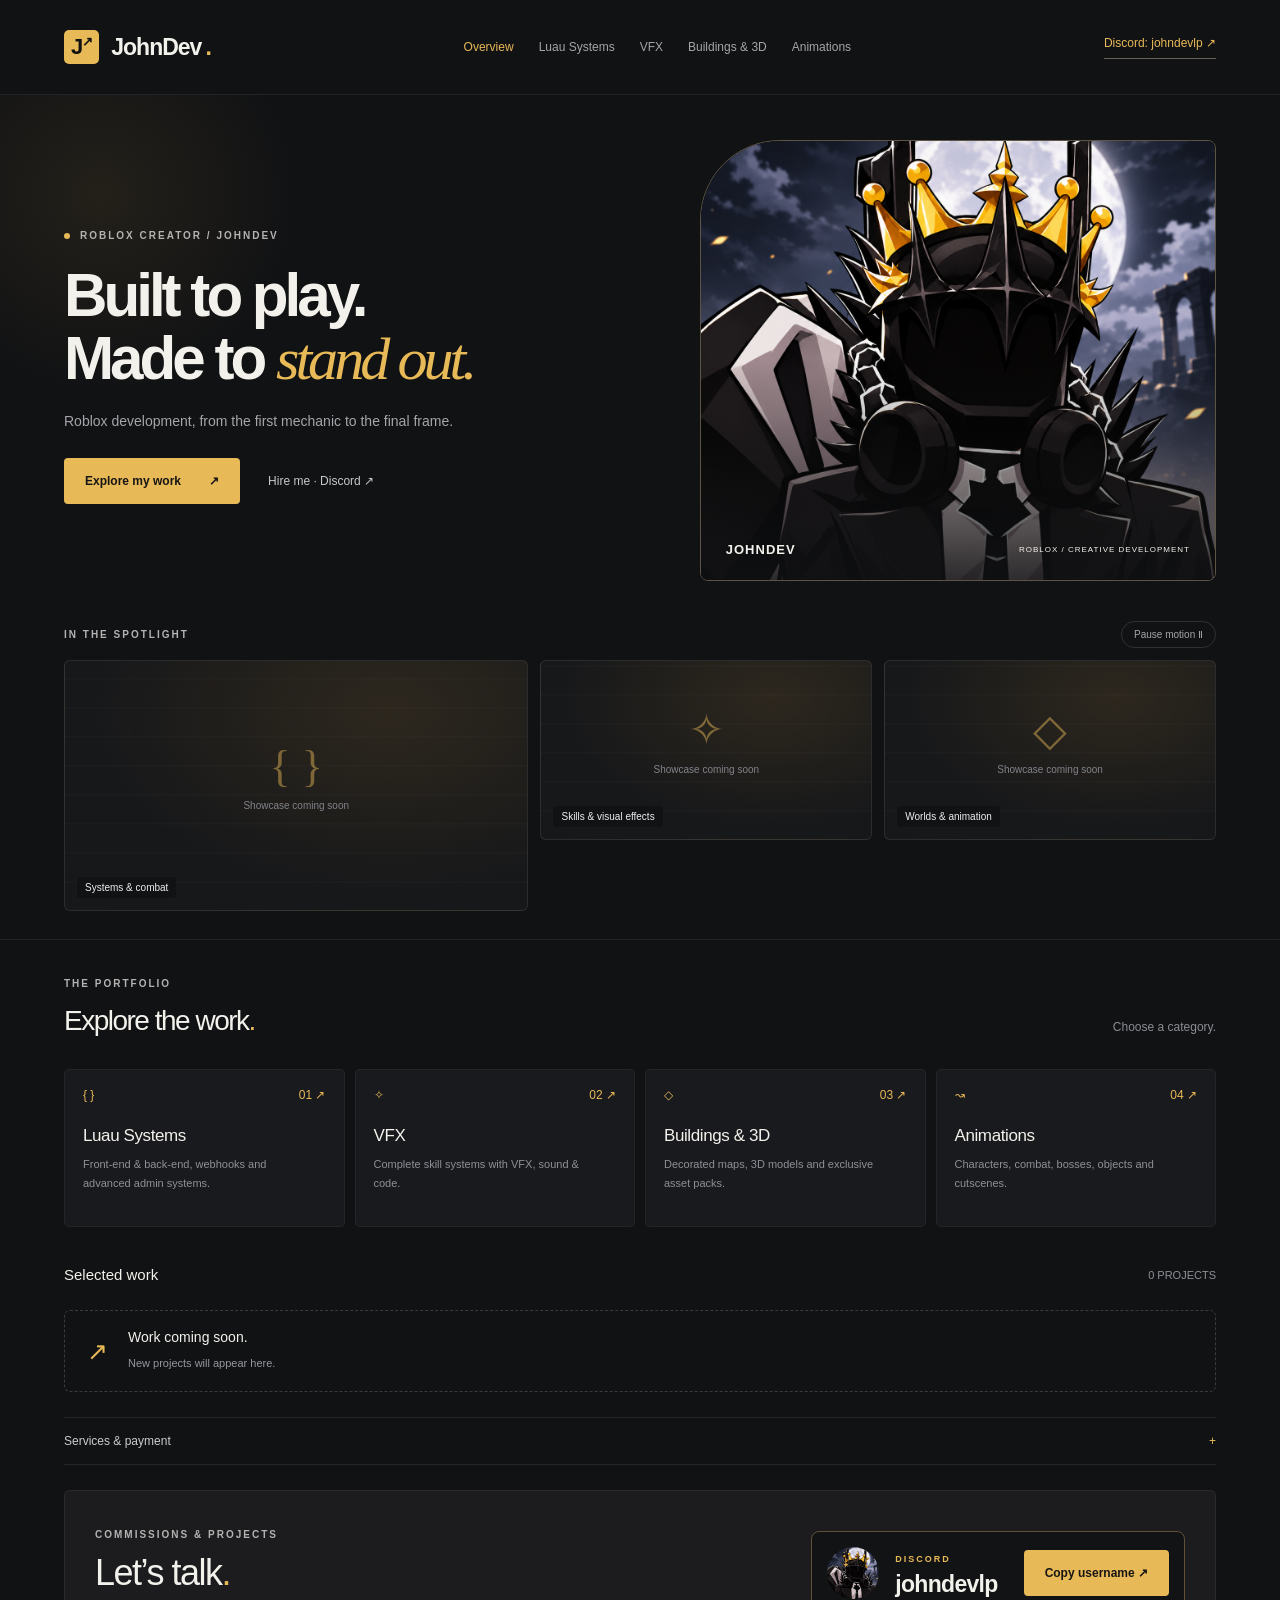
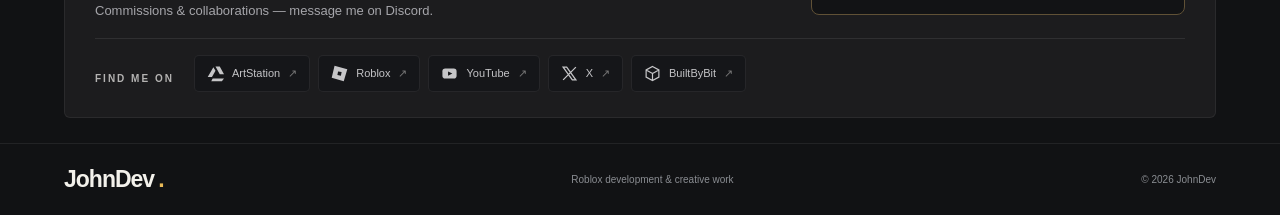
==== index.html @ 0613d774 "Add files via upload" ====
<!doctype html><html lang="en"><head><meta charset="utf-8"><meta name="viewport" content="width=device-width,initial-scale=1"><meta name="theme-color" content="#111214"><meta name="description" content="JohnDev — Roblox development portfolio. Explore Luau systems, visual effects, buildings, 3D and animations."><title>JohnDev — Roblox Creator</title><link rel="icon" href="assets/favicon.svg"><link rel="stylesheet" href="assets/style.css"><script defer src="assets/app.js"></script></head><body><a class="skip" href="#main">Skip to content</a><header><a class="brand" href="./"><span class="mark">J<span>↗</span></span>JohnDev<span class="brand-dot">.</span></a><nav aria-label="Main navigation"><a href="./" data-nav="home">Overview</a><a href="systems/" data-nav="systems">Luau Systems</a><a href="vfx/" data-nav="vfx">VFX</a><a href="buildings/" data-nav="buildings">Buildings & 3D</a><a href="animations/" data-nav="animations">Animations</a></nav><a class="contact-link" href="#contact">Discord: <span data-discord>johndevlp</span> ↗</a></header><main id="main"><section class="hero" id="hero"><div class="hero-copy"><p class="eyebrow"><span></span> ROBLOX CREATOR / JOHNDEV</p><h1>Built to play.<br>Made to <em>stand out.</em></h1><p class="intro">Roblox development, from the first mechanic to the final frame.</p><div class="hero-actions"><a class="button gold" href="#work">Explore my work <span>↗</span></a><a class="text-link" href="#contact">Hire me · Discord ↗</a></div></div><div class="portrait"><img src="assets/profile.png" alt="JohnDev's Roblox avatar wearing a gold crown and black armor" fetchpriority="high"><div class="portrait-label"><span>JOHNDEV</span><span>ROBLOX / CREATIVE DEVELOPMENT</span></div></div></section><section class="showcase-section" id="showcase-section"><div class="showcase-heading"><span class="eyebrow">IN THE SPOTLIGHT</span><button id="motion-toggle" type="button" aria-pressed="false">Pause motion Ⅱ</button></div><div id="showcase" class="showcase"></div></section><section id="work" class="work"><div class="section-heading"><div><p class="eyebrow" id="section-kicker">THE PORTFOLIO</p><h2 id="section-title">Explore the work<span>.</span></h2></div><p id="section-description">Choose a category.</p></div><div class="categories" id="categories"></div><div class="projects-heading"><h3 id="projects-title">Selected work</h3><span id="project-count"></span></div><div class="projects" id="projects" aria-live="polite"></div><p id="load-error" role="alert" hidden>Couldn't load the portfolio. Please refresh the page to try again.</p></section><details class="service-details"><summary>Services & payment <span>+</span></summary><div><p id="service-list">Complete boss systems · Combat & skills · Auras & particles · Fully decorated, stylized maps · Exclusive asset packs · Project commissions</p><p id="payment-list">PayPal · Robux · Revenue share, depending on the project</p></div></details><section id="contact" class="contact"><div class="contact-main"><div><p class="eyebrow">COMMISSIONS & PROJECTS</p><h2>Let’s talk<span>.</span></h2><p class="contact-description">Commissions & collaborations — message me on Discord.</p></div><div class="discord-card"><img src="assets/profile.png" alt="JohnDev’s Discord avatar" loading="lazy"><div><span class="eyebrow">DISCORD</span><strong data-discord>johndevlp</strong></div><button class="button gold" data-copy-discord type="button">Copy username ↗</button></div></div><p id="copy-status" class="copy-status" role="status"></p><div class="social-row"><span class="eyebrow">FIND ME ON</span><div id="social-links"><a href="https://www.artstation.com/johndevlp" target="_blank" rel="noopener noreferrer">ArtStation ↗</a><a href="https://www.roblox.com/users/1013556295/profile" target="_blank" rel="noopener noreferrer">Roblox ↗</a><a href="https://www.youtube.com/@johndevlp" target="_blank" rel="noopener noreferrer">YouTube ↗</a><a href="https://x.com/Johndevlp" target="_blank" rel="noopener noreferrer">X ↗</a><a href="https://builtbybit.com/members/johndevlp.855853/" target="_blank" rel="noopener noreferrer">BuiltByBit — Asset store ↗</a></div></div></section></main><footer><a class="brand" href="./">JohnDev<span class="brand-dot">.</span></a><p>Roblox development & creative work</p><span>© <span id="year"></span> JohnDev</span></footer><dialog id="project-dialog"><div class="dialog-top"><span id="dialog-category" class="eyebrow"></span><button id="close-dialog" aria-label="Close project">Close ✕</button></div><h2 id="dialog-title"></h2><p id="dialog-description"></p><div id="dialog-media"></div><a id="dialog-link" class="button gold" target="_blank" rel="noopener noreferrer" hidden>View project ↗</a></dialog></body></html>
---- assets/style.css ----
*{box-sizing:border-box}html{scroll-behavior:smooth;scroll-padding-top:30px}body{margin:0;background:#111214;color:#f3f1eb;font-family:Arial,Helvetica,sans-serif;-webkit-font-smoothing:antialiased}a{color:inherit;text-decoration:none}button{font:inherit;cursor:pointer}a:focus-visible,button:focus-visible{outline:2px solid #e8b957;outline-offset:6px}.skip{position:absolute;top:-80px;left:20px;background:#e8b957;color:#111;padding:15px;z-index:5}.skip:focus{top:10px}header,main,footer{max-width:1440px;margin:auto}header{display:flex;align-items:center;justify-content:space-between;gap:25px;padding:30px 5%;border-bottom:1px solid #ffffff12}.brand{display:flex;gap:4px;align-items:center;font-size:23px;font-weight:800;letter-spacing:-1px}.mark{display:inline-flex;font-size:22px;color:#111;background:#e8b957;border-radius:5px;padding:4px 7px;margin-right:8px}.mark span{font-size:13px}.brand-dot,h2>span,.contact h2 span{color:#e8b957}nav{display:flex;gap:25px;font-size:12px;color:#a5a5a7}nav a:hover,nav a.active{color:#e8b957}.contact-link{font-size:12px;border-bottom:1px solid #68615a;padding-bottom:8px;white-space:nowrap}.hero{display:grid;grid-template-columns:1.12fr 1fr;gap:6%;padding:70px 5% 65px;align-items:center}.eyebrow{font-size:10px;font-weight:700;letter-spacing:2px;color:#b4b3b2;line-height:1.8}.hero .eyebrow{display:flex;align-items:center;gap:10px}.eyebrow>span{width:6px;height:6px;border-radius:50%;background:#e8b957}h1{font-size:clamp(45px,5.1vw,75px);letter-spacing:-4px;line-height:1.04;font-weight:600;margin:28px 0}h1 em{color:#e8b957;font-family:Georgia,serif;font-weight:400}.intro{max-width:390px;color:#a5a5aa;font-size:15px;line-height:1.8}.hero-actions{display:flex;align-items:center;gap:28px;margin-top:30px}.button{display:inline-flex;align-items:center;justify-content:space-between;gap:28px;padding:16px 21px;border-radius:4px;font-size:12px;font-weight:bold}.gold{background:#e8b957;color:#171615}.gold:hover{background:#f4ce82}.text-link{font-size:12px;color:#c7c7c7}.hero-note{display:flex;align-items:center;gap:25px;margin-top:45px;color:#777a7e;font-size:10px;letter-spacing:.7px}.hero-note>span{border-right:1px solid #3a3a3a;padding-right:24px;color:#e8b957}.hero-note p{line-height:1.7}.portrait{position:relative;border:1px solid #5e5443;border-radius:120px 8px 8px 8px;overflow:hidden;aspect-ratio:1/1.05;background:#222}.portrait img{width:100%;height:100%;object-fit:cover}.portrait:after{content:"";position:absolute;inset:50% 0 0;background:linear-gradient(transparent,#101113d9);pointer-events:none}.portrait-label{position:absolute;bottom:23px;left:25px;right:25px;z-index:1;display:flex;justify-content:space-between;align-items:center;font-size:8px;letter-spacing:1px}.portrait-label>span:first-child{font-size:13px;font-weight:bold}.work{padding:55px 5% 70px;border-top:1px solid #ffffff12}.section-heading{display:flex;justify-content:space-between;align-items:end;gap:30px;margin-bottom:28px}h2{font-size:clamp(27px,3vw,40px);font-weight:500;letter-spacing:-1.5px;margin:12px 0}.section-heading>p{font-size:12px;color:#8a8d92;max-width:250px;line-height:1.7}.categories{display:grid;grid-template-columns:repeat(4,1fr);gap:13px}.category{position:relative;display:flex;flex-direction:column;min-height:190px;padding:22px;background:#191a1d;border:1px solid #ffffff0c;border-radius:5px;transition:background .2s,border-color .2s}.category:hover,.category.active{background:#23211c;border-color:#b48a42}.category-top{display:flex;justify-content:space-between;color:#e8b957;font-size:12px}.category h3{font-size:18px;font-weight:500;margin:38px 0 9px;letter-spacing:-.4px}.category p{font-size:11px;line-height:1.7;color:#8e9097;margin:0;max-width:180px}.projects-heading{display:flex;justify-content:space-between;align-items:center;margin:45px 0 20px}.projects-heading h3{font-size:15px;font-weight:500}.projects-heading>span{font-size:11px;color:#8e9097}.projects{display:grid;grid-template-columns:repeat(3,1fr);gap:20px}.empty{grid-column:1/-1;padding:35px;border:1px dashed #3b3b3f;border-radius:6px;display:flex;gap:20px;align-items:center}.empty-icon{color:#e8b957;font-size:25px}.empty h3{font-size:16px;font-weight:500;margin:0 0 9px}.empty p{font-size:12px;line-height:1.7;color:#95979d;margin:0}.project{padding:0;text-align:left;color:inherit;border:1px solid #ffffff10;background:#191a1d;border-radius:6px;overflow:hidden}.project img{width:100%;aspect-ratio:16/10;object-fit:cover;display:block}.project .placeholder{aspect-ratio:16/10;display:grid;place-items:center;background:#24221d;color:#e8b957;font-size:34px}.project-copy{padding:20px}.project small{color:#e8b957;font-size:9px;letter-spacing:1px}.project h3{font-size:18px;margin:12px 0 6px}.project p{color:#989ba0;font-size:12px;line-height:1.7}.about{margin:0 5%;padding:50px 0;border-top:1px solid #ffffff12;display:grid;grid-template-columns:1fr 2fr;gap:30px}.about p:not(.eyebrow){font-size:14px;color:#a5a5aa;line-height:1.9;max-width:600px}.contact{margin:20px 5% 60px;padding:45px;background:#1c1c1e;border:1px solid #ffffff10;border-radius:6px;position:relative}.contact h2{font-size:clamp(40px,5vw,65px);line-height:1.05;margin:22px 0 30px}.contact>.button{position:absolute;right:45px;bottom:45px}footer{padding:30px 5%;border-top:1px solid #ffffff12;display:flex;align-items:center;justify-content:space-between;gap:20px}footer p,footer>span{font-size:10px;color:#8a8d92}dialog{background:#191a1d;color:#f3f1eb;border:1px solid #4b4538;border-radius:10px;width:min(900px,94vw);max-height:90vh;padding:30px}dialog::backdrop{background:#000c;backdrop-filter:blur(6px)}.dialog-top{display:flex;justify-content:space-between;align-items:center}.dialog-top button{background:#2c2c2e;color:#eee;border:1px solid #555;padding:10px;border-radius:4px}#dialog-description{white-space:pre-wrap;color:#acafb4;line-height:1.8}#dialog-media{display:grid;gap:18px;margin:25px 0}#dialog-media img,#dialog-media video,#dialog-media iframe{width:100%;border:0;border-radius:5px}#dialog-media iframe{aspect-ratio:16/9}#dialog-media figcaption{color:#a5a5aa;font-size:12px;margin:10px 0}#dialog-media figure{margin:0}body.category-page .hero{display:none}body.category-page .work{border-top:0;padding-top:55px}@media(min-width:1500px){body{padding:0 3%}}@media(max-width:1000px){header{flex-wrap:wrap}nav{order:3;width:100%;justify-content:space-between;gap:15px;overflow:auto;padding-top:12px}h1{letter-spacing:-2px}.categories{grid-template-columns:repeat(2,1fr)}.portrait-label{flex-direction:column;align-items:start;gap:8px}.hero{gap:4%;padding-top:45px}.projects{grid-template-columns:repeat(2,1fr)}}@media(max-width:620px){header{padding:22px 6%}nav{font-size:11px;gap:22px;padding-bottom:5px;justify-content:flex-start;white-space:nowrap}.hero{grid-template-columns:1fr;padding:40px 6%;gap:30px}h1{font-size:48px}.hero-note{margin-top:25px}.portrait{aspect-ratio:1.12;border-radius:70px 6px 6px 6px}.portrait img{object-position:center 39%}.section-heading{display:block}.work{padding:35px 6%}.category{padding:17px;min-height:185px}.category h3{font-size:16px}.projects{grid-template-columns:1fr}.about{grid-template-columns:1fr;gap:0}.contact{padding:28px}.contact>.button{position:static}footer{flex-wrap:wrap}footer p{display:none}dialog{padding:20px}.empty{padding:25px 20px}}@media(prefers-reduced-motion:reduce){html{scroll-behavior:auto}*{transition:none!important}}
.contact-main{display:flex;justify-content:space-between;align-items:center;gap:28px}.contact h2{font-size:52px;margin:15px 0}.contact-description{font-size:13px;color:#a5a5aa;line-height:1.7}.discord-card{display:flex;align-items:center;gap:16px;flex-wrap:wrap;padding:22px;background:#121315;border:1px solid #605136;border-radius:8px}.discord-card img{width:52px;height:52px;object-fit:cover;border-radius:50%}.discord-card strong{display:block;font-size:24px;margin-top:3px;letter-spacing:-.7px}.discord-card .eyebrow{font-size:9px;color:#e8b957}.discord-card button{border:0;margin-left:10px}.social-row{display:flex;gap:25px;align-items:baseline;border-top:1px solid #ffffff15;padding-top:22px;margin-top:25px}.social-row>div{display:flex;gap:22px;flex-wrap:wrap;font-size:12px;color:#c4c4c7}.social-row a:hover{color:#e8b957}.copy-status{font-size:12px;color:#e8b957;min-height:16px}.payment>span:first-child{color:#e8b957;font-size:10px;letter-spacing:1.5px}.contact-link{color:#e8b957}.category p{max-width:220px}@media(max-width:1000px){.contact-main{align-items:flex-start;flex-direction:column}.discord-card{width:100%}}@media(max-width:620px){.discord-card{padding:16px;gap:12px}.discord-card button{margin-left:0;width:100%}.social-row{flex-direction:column;gap:12px}.contact h2{font-size:42px}}

/* Compact media-led layout */
.hero{position:relative;isolation:isolate;overflow:hidden;padding-top:45px;padding-bottom:40px;gap:5%}.hero:before{content:"";position:absolute;width:400px;height:400px;border-radius:50%;background:radial-gradient(circle,#e8b95716,transparent 70%);left:-100px;top:-100px;z-index:-1;animation:halo 10s ease-in-out infinite alternate;pointer-events:none}.hero-video{position:absolute;inset:0;width:100%;height:100%;object-fit:cover;opacity:.16;z-index:-2;pointer-events:none}.hero-copy,.portrait{animation:arrive .7s ease both}.portrait{animation-delay:.1s;aspect-ratio:1.17;border-top-left-radius:80px}.hero h1{font-size:clamp(43px,4.7vw,66px);margin:20px 0}.hero-actions{margin-top:24px}.intro{font-size:14px;line-height:1.7}.showcase-section{padding:0 5% 28px}.showcase-heading{display:flex;align-items:center;justify-content:space-between;margin:0 0 12px}.showcase-heading button{border:1px solid #ffffff20;background:transparent;border-radius:20px;padding:7px 12px;color:#a5a5aa;font-size:10px}.showcase{display:grid;grid-template-columns:1.4fr 1fr 1fr;gap:12px}.showcase-tile{position:relative;aspect-ratio:1.85;border:1px solid #ffffff16;overflow:hidden;border-radius:6px;background:#191a1d}.showcase-tile img,.showcase-tile video{width:100%;height:100%;object-fit:cover;display:block}.showcase-tile video{object-fit:contain}.showcase-tile img{transition:transform .45s}.showcase-tile:hover img{transform:scale(1.04)}.showcase-tile:has(video) .slot-caption{top:8px;bottom:auto;pointer-events:none}.slot-caption{position:absolute;bottom:12px;left:12px;padding:5px 8px;border-radius:3px;background:#111214de;font-size:10px;color:#eee}.unfilled{background:radial-gradient(ellipse at 70% 20%,#a2783229,transparent 65%),repeating-linear-gradient(0deg,transparent 0 27px,#ffffff04 28px 29px),#17181a;display:flex;flex-direction:column;justify-content:center;align-items:center}.slot-art{font-size:44px;color:#e8b95777;font-family:Georgia,serif;animation:float 6s ease-in-out infinite}.slot-1 .slot-art{animation-delay:-2s}.slot-2 .slot-art{animation-delay:-4s}.slot-placeholder{font-size:10px;color:#81838a;margin:8px 0 20px}.work{padding-top:25px;padding-bottom:25px}.section-heading{margin-bottom:20px}.section-heading h2{font-size:28px}.categories{gap:10px}.category{min-height:158px;padding:18px;transition:transform .2s,border-color .2s,background .2s}.category:hover{transform:translateY(-4px)}.category h3{margin-top:24px;font-size:17px}.projects-heading{margin:24px 0 12px}.empty{padding:18px 22px}.empty h3{font-size:14px}.empty p{font-size:11px}.service-details{margin:0 5% 25px;border-top:1px solid #ffffff15;border-bottom:1px solid #ffffff15;padding:16px 0}.service-details summary{cursor:pointer;font-size:12px;color:#ccc;list-style:none}.service-details summary::-webkit-details-marker{display:none}.service-details summary>span{float:right;color:#e8b957}.service-details[open] summary>span{transform:rotate(45deg)}.service-details>div{display:grid;grid-template-columns:2fr 1fr;gap:25px;padding-top:8px;font-size:12px;line-height:1.8;color:#a5a5aa}.contact{margin-top:0;margin-bottom:25px;padding:25px 30px}.contact h2{font-size:36px;margin:8px 0}.contact-description{margin:8px 0}.discord-card{padding:15px}.discord-card strong{font-size:23px}.social-row{margin-top:8px;padding-top:16px;gap:20px}.social-row>div{gap:8px;flex:1}.social-link{display:inline-flex;align-items:center;gap:8px;padding:9px 12px;background:#151619;border:1px solid #ffffff12;border-radius:5px;font-size:11px;transition:transform .2s,border-color .2s}.social-link:hover{transform:translateY(-2px);border-color:#e8b95777}.social-link svg{width:17px;height:17px;flex-shrink:0;color:#c6c6c8}.social-link:hover svg{color:#e8b957}.social-arrow{font-size:11px;color:#777}.copy-status{min-height:0;margin:8px 0}footer{padding-top:20px;padding-bottom:20px}body.category-page .categories{display:flex;flex-wrap:wrap}body.category-page .category{min-height:0;padding:10px 14px;flex-direction:row;align-items:center;gap:12px}body.category-page .category h3{font-size:12px;margin:0}body.category-page .category p,body.category-page .category-top>span:last-child{display:none}body.category-page .work{padding-top:30px}.category-page .service-details{margin-top:10px}@keyframes arrive{from{opacity:0;transform:translateY(15px)}to{opacity:1;transform:translateY(0)}}@keyframes float{0%,100%{transform:translateY(0) rotate(-4deg)}50%{transform:translateY(-6px) rotate(4deg)}}@keyframes halo{to{transform:translate(130px,50px);opacity:.4}}body.motion-paused *{animation-play-state:paused!important}@media(max-width:620px){.hero{padding-top:28px;padding-bottom:25px}.hero h1{font-size:46px}.portrait{aspect-ratio:1.5}.showcase{grid-template-columns:1fr 1fr}.showcase-tile:first-child{grid-column:1/-1;aspect-ratio:2.1}.showcase-tile:not(:first-child){aspect-ratio:1.6}.slot-art{font-size:32px}.slot-placeholder{font-size:9px}.slot-caption{font-size:9px;left:8px;bottom:8px}.service-details>div{grid-template-columns:1fr;gap:0}.contact{padding:22px}.social-link{padding:9px 10px}.social-row{gap:12px}.categories .category{min-height:160px}.category-page .categories .category{min-height:0}.hero-actions{gap:20px}}@media(prefers-reduced-motion:reduce){*,*:before,*:after{animation:none!important;transition:none!important}}
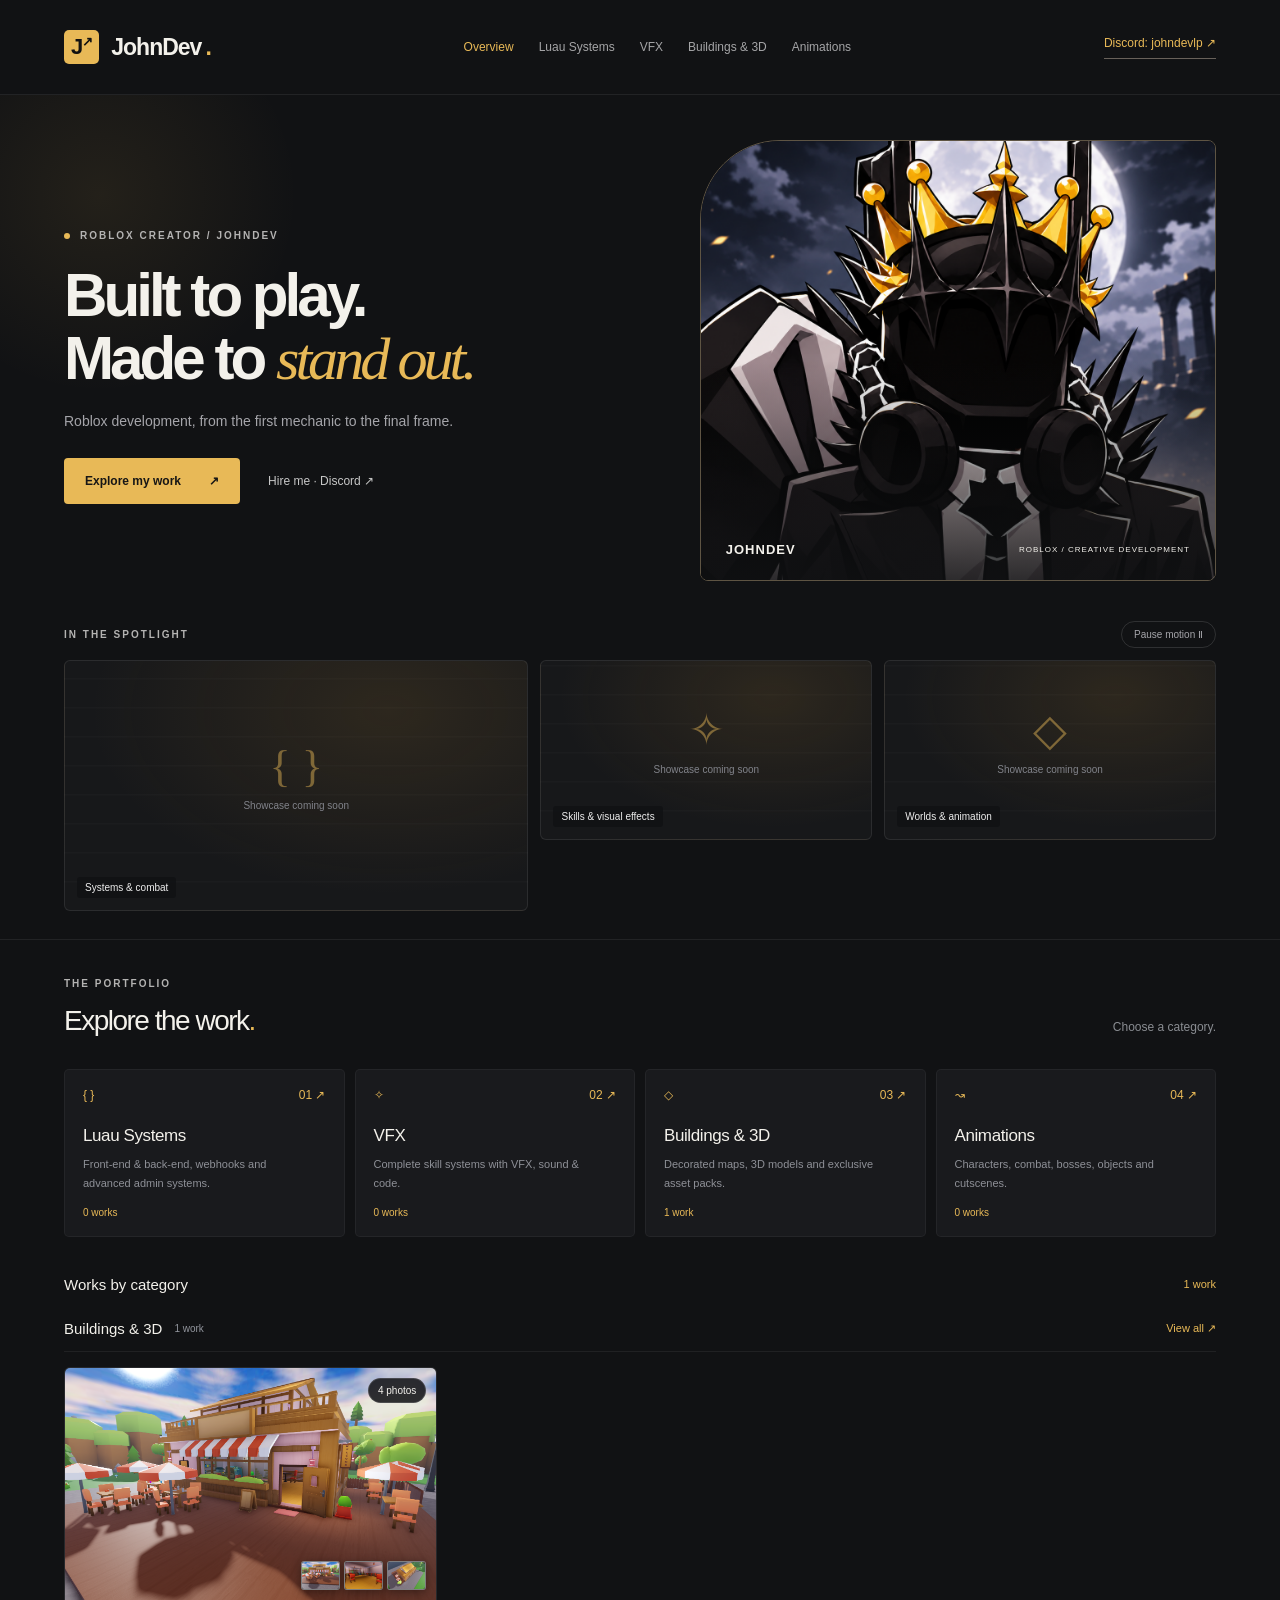
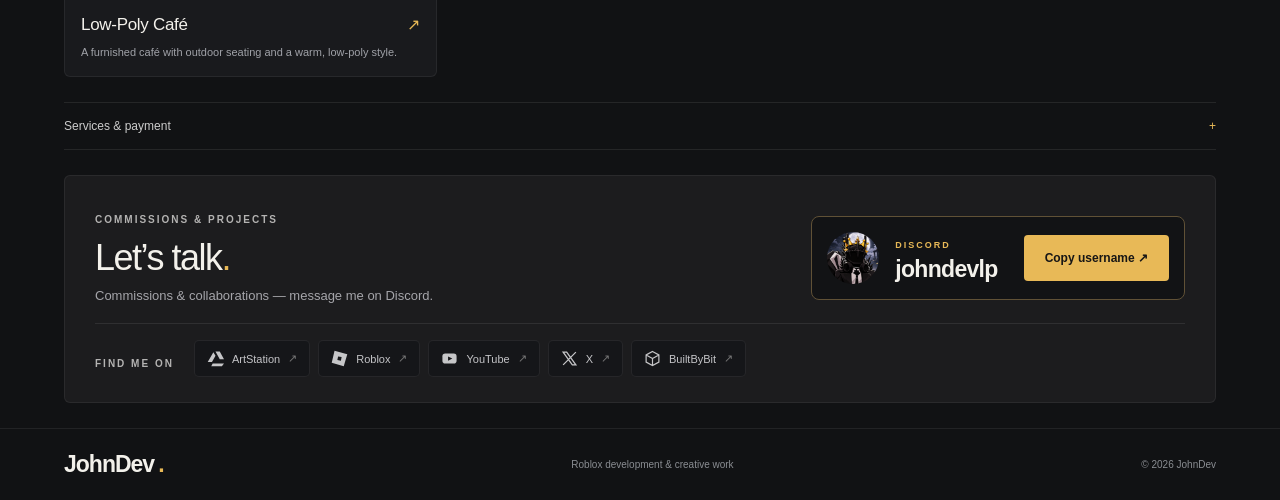
==== commit a0a743cd: "Add low-poly cafe with grouped galleries and category work counts" ====
--- a/index.html
+++ b/index.html
@@ -1 +1 @@
-<!doctype html><html lang="en"><head><meta charset="utf-8"><meta name="viewport" content="width=device-width,initial-scale=1"><meta name="theme-color" content="#111214"><meta name="description" content="JohnDev — Roblox development portfolio. Explore Luau systems, visual effects, buildings, 3D and animations."><title>JohnDev — Roblox Creator</title><link rel="icon" href="assets/favicon.svg"><link rel="stylesheet" href="assets/style.css"><script defer src="assets/app.js"></script></head><body><a class="skip" href="#main">Skip to content</a><header><a class="brand" href="./"><span class="mark">J<span>↗</span></span>JohnDev<span class="brand-dot">.</span></a><nav aria-label="Main navigation"><a href="./" data-nav="home">Overview</a><a href="systems/" data-nav="systems">Luau Systems</a><a href="vfx/" data-nav="vfx">VFX</a><a href="buildings/" data-nav="buildings">Buildings & 3D</a><a href="animations/" data-nav="animations">Animations</a></nav><a class="contact-link" href="#contact">Discord: <span data-discord>johndevlp</span> ↗</a></header><main id="main"><section class="hero" id="hero"><div class="hero-copy"><p class="eyebrow"><span></span> ROBLOX CREATOR / JOHNDEV</p><h1>Built to play.<br>Made to <em>stand out.</em></h1><p class="intro">Roblox development, from the first mechanic to the final frame.</p><div class="hero-actions"><a class="button gold" href="#work">Explore my work <span>↗</span></a><a class="text-link" href="#contact">Hire me · Discord ↗</a></div></div><div class="portrait"><img src="assets/profile.png" alt="JohnDev's Roblox avatar wearing a gold crown and black armor" fetchpriority="high"><div class="portrait-label"><span>JOHNDEV</span><span>ROBLOX / CREATIVE DEVELOPMENT</span></div></div></section><section class="showcase-section" id="showcase-section"><div class="showcase-heading"><span class="eyebrow">IN THE SPOTLIGHT</span><button id="motion-toggle" type="button" aria-pressed="false">Pause motion Ⅱ</button></div><div id="showcase" class="showcase"></div></section><section id="work" class="work"><div class="section-heading"><div><p class="eyebrow" id="section-kicker">THE PORTFOLIO</p><h2 id="section-title">Explore the work<span>.</span></h2></div><p id="section-description">Choose a category.</p></div><div class="categories" id="categories"></div><div class="projects-heading"><h3 id="projects-title">Selected work</h3><span id="project-count"></span></div><div class="projects" id="projects" aria-live="polite"></div><p id="load-error" role="alert" hidden>Couldn't load the portfolio. Please refresh the page to try again.</p></section><details class="service-details"><summary>Services & payment <span>+</span></summary><div><p id="service-list">Complete boss systems · Combat & skills · Auras & particles · Fully decorated, stylized maps · Exclusive asset packs · Project commissions</p><p id="payment-list">PayPal · Robux · Revenue share, depending on the project</p></div></details><section id="contact" class="contact"><div class="contact-main"><div><p class="eyebrow">COMMISSIONS & PROJECTS</p><h2>Let’s talk<span>.</span></h2><p class="contact-description">Commissions & collaborations — message me on Discord.</p></div><div class="discord-card"><img src="assets/profile.png" alt="JohnDev’s Discord avatar" loading="lazy"><div><span class="eyebrow">DISCORD</span><strong data-discord>johndevlp</strong></div><button class="button gold" data-copy-discord type="button">Copy username ↗</button></div></div><p id="copy-status" class="copy-status" role="status"></p><div class="social-row"><span class="eyebrow">FIND ME ON</span><div id="social-links"><a href="https://www.artstation.com/johndevlp" target="_blank" rel="noopener noreferrer">ArtStation ↗</a><a href="https://www.roblox.com/users/1013556295/profile" target="_blank" rel="noopener noreferrer">Roblox ↗</a><a href="https://www.youtube.com/@johndevlp" target="_blank" rel="noopener noreferrer">YouTube ↗</a><a href="https://x.com/Johndevlp" target="_blank" rel="noopener noreferrer">X ↗</a><a href="https://builtbybit.com/members/johndevlp.855853/" target="_blank" rel="noopener noreferrer">BuiltByBit — Asset store ↗</a></div></div></section></main><footer><a class="brand" href="./">JohnDev<span class="brand-dot">.</span></a><p>Roblox development & creative work</p><span>© <span id="year"></span> JohnDev</span></footer><dialog id="project-dialog"><div class="dialog-top"><span id="dialog-category" class="eyebrow"></span><button id="close-dialog" aria-label="Close project">Close ✕</button></div><h2 id="dialog-title"></h2><p id="dialog-description"></p><div id="dialog-media"></div><a id="dialog-link" class="button gold" target="_blank" rel="noopener noreferrer" hidden>View project ↗</a></dialog></body></html>+<!doctype html><html lang="en"><head><meta charset="utf-8"><meta name="viewport" content="width=device-width,initial-scale=1"><meta name="theme-color" content="#111214"><meta name="description" content="JohnDev — Roblox development portfolio. Explore Luau systems, visual effects, buildings, 3D and animations."><title>JohnDev — Roblox Creator</title><link rel="icon" href="assets/favicon.svg"><link rel="stylesheet" href="assets/style.css?v=cafe-gallery-1"><script defer src="assets/app.js?v=cafe-gallery-1"></script></head><body><a class="skip" href="#main">Skip to content</a><header><a class="brand" href="./"><span class="mark">J<span>↗</span></span>JohnDev<span class="brand-dot">.</span></a><nav aria-label="Main navigation"><a href="./" data-nav="home">Overview</a><a href="systems/" data-nav="systems">Luau Systems</a><a href="vfx/" data-nav="vfx">VFX</a><a href="buildings/" data-nav="buildings">Buildings & 3D</a><a href="animations/" data-nav="animations">Animations</a></nav><a class="contact-link" href="#contact">Discord: <span data-discord>johndevlp</span> ↗</a></header><main id="main"><section class="hero" id="hero"><div class="hero-copy"><p class="eyebrow"><span></span> ROBLOX CREATOR / JOHNDEV</p><h1>Built to play.<br>Made to <em>stand out.</em></h1><p class="intro">Roblox development, from the first mechanic to the final frame.</p><div class="hero-actions"><a class="button gold" href="#work">Explore my work <span>↗</span></a><a class="text-link" href="#contact">Hire me · Discord ↗</a></div></div><div class="portrait"><img src="assets/profile.png" alt="JohnDev's Roblox avatar wearing a gold crown and black armor" fetchpriority="high"><div class="portrait-label"><span>JOHNDEV</span><span>ROBLOX / CREATIVE DEVELOPMENT</span></div></div></section><section class="showcase-section" id="showcase-section"><div class="showcase-heading"><span class="eyebrow">IN THE SPOTLIGHT</span><button id="motion-toggle" type="button" aria-pressed="false">Pause motion Ⅱ</button></div><div id="showcase" class="showcase"></div></section><section id="work" class="work"><div class="section-heading"><div><p class="eyebrow" id="section-kicker">THE PORTFOLIO</p><h2 id="section-title">Explore the work<span>.</span></h2></div><p id="section-description">Choose a category.</p></div><div class="categories" id="categories"></div><div class="projects-heading"><h3 id="projects-title">Works by category</h3><span id="project-count"></span></div><div class="work-catalog" id="projects" aria-live="polite"></div><p id="load-error" role="alert" hidden>Couldn't load the portfolio. Please refresh the page to try again.</p></section><details class="service-details"><summary>Services & payment <span>+</span></summary><div><p id="service-list">Complete boss systems · Combat & skills · Auras & particles · Fully decorated, stylized maps · Exclusive asset packs · Project commissions</p><p id="payment-list">PayPal · Robux · Revenue share, depending on the project</p></div></details><section id="contact" class="contact"><div class="contact-main"><div><p class="eyebrow">COMMISSIONS & PROJECTS</p><h2>Let’s talk<span>.</span></h2><p class="contact-description">Commissions & collaborations — message me on Discord.</p></div><div class="discord-card"><img src="assets/profile.png" alt="JohnDev’s Discord avatar" loading="lazy"><div><span class="eyebrow">DISCORD</span><strong data-discord>johndevlp</strong></div><button class="button gold" data-copy-discord type="button">Copy username ↗</button></div></div><p id="copy-status" class="copy-status" role="status"></p><div class="social-row"><span class="eyebrow">FIND ME ON</span><div id="social-links"><a href="https://www.artstation.com/johndevlp" target="_blank" rel="noopener noreferrer">ArtStation ↗</a><a href="https://www.roblox.com/users/1013556295/profile" target="_blank" rel="noopener noreferrer">Roblox ↗</a><a href="https://www.youtube.com/@johndevlp" target="_blank" rel="noopener noreferrer">YouTube ↗</a><a href="https://x.com/Johndevlp" target="_blank" rel="noopener noreferrer">X ↗</a><a href="https://builtbybit.com/members/johndevlp.855853/" target="_blank" rel="noopener noreferrer">BuiltByBit — Asset store ↗</a></div></div></section></main><footer><a class="brand" href="./">JohnDev<span class="brand-dot">.</span></a><p>Roblox development & creative work</p><span>© <span id="year"></span> JohnDev</span></footer><dialog id="project-dialog" aria-labelledby="dialog-title" aria-describedby="dialog-description"><div class="dialog-top"><span id="dialog-category" class="eyebrow"></span><button id="close-dialog" aria-label="Close project" type="button">Close ✕</button></div><h2 id="dialog-title"></h2><p id="dialog-description"></p><div class="project-gallery"><div id="dialog-media" class="gallery-stage"></div><div class="gallery-controls"><button id="gallery-prev" type="button" aria-label="Previous media">←</button><div class="gallery-caption"><span id="gallery-count" aria-live="polite"></span><span id="gallery-caption"></span></div><button id="gallery-next" type="button" aria-label="Next media">→</button></div><div id="gallery-thumbnails" class="gallery-thumbnails" aria-label="Project media"></div></div><a id="dialog-link" class="button gold" target="_blank" rel="noopener noreferrer" hidden>View project ↗</a></dialog></body></html>
--- a/assets/style.css
+++ b/assets/style.css
@@ -3,3 +3,7 @@
 
 /* Compact media-led layout */
 .hero{position:relative;isolation:isolate;overflow:hidden;padding-top:45px;padding-bottom:40px;gap:5%}.hero:before{content:"";position:absolute;width:400px;height:400px;border-radius:50%;background:radial-gradient(circle,#e8b95716,transparent 70%);left:-100px;top:-100px;z-index:-1;animation:halo 10s ease-in-out infinite alternate;pointer-events:none}.hero-video{position:absolute;inset:0;width:100%;height:100%;object-fit:cover;opacity:.16;z-index:-2;pointer-events:none}.hero-copy,.portrait{animation:arrive .7s ease both}.portrait{animation-delay:.1s;aspect-ratio:1.17;border-top-left-radius:80px}.hero h1{font-size:clamp(43px,4.7vw,66px);margin:20px 0}.hero-actions{margin-top:24px}.intro{font-size:14px;line-height:1.7}.showcase-section{padding:0 5% 28px}.showcase-heading{display:flex;align-items:center;justify-content:space-between;margin:0 0 12px}.showcase-heading button{border:1px solid #ffffff20;background:transparent;border-radius:20px;padding:7px 12px;color:#a5a5aa;font-size:10px}.showcase{display:grid;grid-template-columns:1.4fr 1fr 1fr;gap:12px}.showcase-tile{position:relative;aspect-ratio:1.85;border:1px solid #ffffff16;overflow:hidden;border-radius:6px;background:#191a1d}.showcase-tile img,.showcase-tile video{width:100%;height:100%;object-fit:cover;display:block}.showcase-tile video{object-fit:contain}.showcase-tile img{transition:transform .45s}.showcase-tile:hover img{transform:scale(1.04)}.showcase-tile:has(video) .slot-caption{top:8px;bottom:auto;pointer-events:none}.slot-caption{position:absolute;bottom:12px;left:12px;padding:5px 8px;border-radius:3px;background:#111214de;font-size:10px;color:#eee}.unfilled{background:radial-gradient(ellipse at 70% 20%,#a2783229,transparent 65%),repeating-linear-gradient(0deg,transparent 0 27px,#ffffff04 28px 29px),#17181a;display:flex;flex-direction:column;justify-content:center;align-items:center}.slot-art{font-size:44px;color:#e8b95777;font-family:Georgia,serif;animation:float 6s ease-in-out infinite}.slot-1 .slot-art{animation-delay:-2s}.slot-2 .slot-art{animation-delay:-4s}.slot-placeholder{font-size:10px;color:#81838a;margin:8px 0 20px}.work{padding-top:25px;padding-bottom:25px}.section-heading{margin-bottom:20px}.section-heading h2{font-size:28px}.categories{gap:10px}.category{min-height:158px;padding:18px;transition:transform .2s,border-color .2s,background .2s}.category:hover{transform:translateY(-4px)}.category h3{margin-top:24px;font-size:17px}.projects-heading{margin:24px 0 12px}.empty{padding:18px 22px}.empty h3{font-size:14px}.empty p{font-size:11px}.service-details{margin:0 5% 25px;border-top:1px solid #ffffff15;border-bottom:1px solid #ffffff15;padding:16px 0}.service-details summary{cursor:pointer;font-size:12px;color:#ccc;list-style:none}.service-details summary::-webkit-details-marker{display:none}.service-details summary>span{float:right;color:#e8b957}.service-details[open] summary>span{transform:rotate(45deg)}.service-details>div{display:grid;grid-template-columns:2fr 1fr;gap:25px;padding-top:8px;font-size:12px;line-height:1.8;color:#a5a5aa}.contact{margin-top:0;margin-bottom:25px;padding:25px 30px}.contact h2{font-size:36px;margin:8px 0}.contact-description{margin:8px 0}.discord-card{padding:15px}.discord-card strong{font-size:23px}.social-row{margin-top:8px;padding-top:16px;gap:20px}.social-row>div{gap:8px;flex:1}.social-link{display:inline-flex;align-items:center;gap:8px;padding:9px 12px;background:#151619;border:1px solid #ffffff12;border-radius:5px;font-size:11px;transition:transform .2s,border-color .2s}.social-link:hover{transform:translateY(-2px);border-color:#e8b95777}.social-link svg{width:17px;height:17px;flex-shrink:0;color:#c6c6c8}.social-link:hover svg{color:#e8b957}.social-arrow{font-size:11px;color:#777}.copy-status{min-height:0;margin:8px 0}footer{padding-top:20px;padding-bottom:20px}body.category-page .categories{display:flex;flex-wrap:wrap}body.category-page .category{min-height:0;padding:10px 14px;flex-direction:row;align-items:center;gap:12px}body.category-page .category h3{font-size:12px;margin:0}body.category-page .category p,body.category-page .category-top>span:last-child{display:none}body.category-page .work{padding-top:30px}.category-page .service-details{margin-top:10px}@keyframes arrive{from{opacity:0;transform:translateY(15px)}to{opacity:1;transform:translateY(0)}}@keyframes float{0%,100%{transform:translateY(0) rotate(-4deg)}50%{transform:translateY(-6px) rotate(4deg)}}@keyframes halo{to{transform:translate(130px,50px);opacity:.4}}body.motion-paused *{animation-play-state:paused!important}@media(max-width:620px){.hero{padding-top:28px;padding-bottom:25px}.hero h1{font-size:46px}.portrait{aspect-ratio:1.5}.showcase{grid-template-columns:1fr 1fr}.showcase-tile:first-child{grid-column:1/-1;aspect-ratio:2.1}.showcase-tile:not(:first-child){aspect-ratio:1.6}.slot-art{font-size:32px}.slot-placeholder{font-size:9px}.slot-caption{font-size:9px;left:8px;bottom:8px}.service-details>div{grid-template-columns:1fr;gap:0}.contact{padding:22px}.social-link{padding:9px 10px}.social-row{gap:12px}.categories .category{min-height:160px}.category-page .categories .category{min-height:0}.hero-actions{gap:20px}}@media(prefers-reduced-motion:reduce){*,*:before,*:after{animation:none!important;transition:none!important}}
+/* One work per card; one active photo per gallery. */
+[hidden]{display:none!important}.work-catalog{display:block}.work-grid{list-style:none;padding:0;margin:0;display:grid;grid-template-columns:repeat(3,minmax(0,1fr));gap:16px}.work-grid>li{min-width:0}.work-card{width:100%;height:100%;display:flex;flex-direction:column;transition:border-color .2s,transform .2s}.work-card:hover{border-color:#e8b95777;transform:translateY(-3px)}.project-cover{position:relative;aspect-ratio:16/10;width:100%;overflow:hidden;background:#23221f}.project .project-cover>img{width:100%;height:100%;aspect-ratio:auto;object-fit:cover;transition:transform .3s}.work-card:hover .project-cover>img{transform:scale(1.025)}.project-cover>.placeholder{width:100%;height:100%;aspect-ratio:auto}.media-badge{position:absolute;top:10px;right:10px;padding:6px 9px;color:#f5f3ee;font-size:10px;font-weight:500;background:#101114dc;border:1px solid #ffffff25;border-radius:20px;backdrop-filter:blur(8px)}.card-previews{position:absolute;bottom:10px;right:10px;display:flex;gap:4px}.project .card-previews img,.card-previews>span{width:39px;height:29px;aspect-ratio:auto;border:1px solid #ffffff70;border-radius:3px;object-fit:cover;box-shadow:0 2px 10px #0006;background:#18191c}.card-previews>span{display:grid;place-items:center;font-size:10px;color:#e8b957}.work-card .project-copy{padding:15px 16px;width:100%}.work-card-title{display:flex;justify-content:space-between;align-items:center;gap:10px}.work-card-title h3{margin:0;font-size:17px;font-weight:500;letter-spacing:-.3px}.work-card-title>span{color:#e8b957;font-size:16px}.work-card .project-copy p{font-size:11px;color:#a0a2a8;line-height:1.7;margin:8px 0 0;display:-webkit-box;-webkit-line-clamp:2;-webkit-box-orient:vertical;overflow:hidden}.category-count{font-size:10px;color:#e8b957;margin-top:14px}.category-page .category-count{margin:0;padding-left:9px;border-left:1px solid #ffffff25;white-space:nowrap}.work-group+.work-group{margin-top:25px}.work-group-heading{display:flex;align-items:center;gap:12px;margin:0 0 14px}.work-group-heading h3{font-size:15px;font-weight:500;margin:0}.work-group-heading>span{font-size:10px;color:#92959d}.work-group-heading>a{font-size:11px;color:#e8b957;margin-left:auto}.work-group .work-grid{border-top:1px solid #ffffff10;padding-top:15px}.work-group .work-grid[aria-label]{outline:0}.projects-heading #project-count{text-transform:none;font-variant-numeric:tabular-nums;color:#e8b957}.category-page .work{padding-bottom:35px}#project-dialog{width:min(1000px,94vw);padding:24px;max-height:94vh}#project-dialog .dialog-top{position:sticky;top:-24px;padding:5px 0 12px;background:#191a1d;z-index:2;border-bottom:1px solid #ffffff10}#project-dialog h2{font-size:28px;margin:16px 0 8px}#dialog-description{font-size:12px;line-height:1.7;margin:0 0 16px;max-width:760px}#dialog-media.gallery-stage{display:flex;align-items:center;justify-content:center;gap:0;margin:0;width:100%;aspect-ratio:16/9;min-height:0;background:#101113;border:1px solid #ffffff12;border-radius:6px;overflow:hidden}#dialog-media.gallery-stage>img,#dialog-media.gallery-stage>video,#dialog-media.gallery-stage>iframe{width:100%;height:100%;max-height:60vh;object-fit:contain;border:0;border-radius:0;display:block}#dialog-media.gallery-stage>p{font-size:13px;color:#999}.gallery-controls{display:flex;align-items:center;justify-content:space-between;gap:15px;padding:12px 0}.gallery-controls>button{width:36px;height:32px;border:1px solid #ffffff20;background:#25262b;color:#e8b957;border-radius:4px;font-size:17px}.gallery-controls>button:disabled{color:#65666b;cursor:default;opacity:.5}.gallery-caption{display:flex;align-items:center;justify-content:center;gap:14px;font-size:11px;color:#aaa;min-width:0}.gallery-caption>#gallery-count{font-variant-numeric:tabular-nums;color:#e8b957;white-space:nowrap}.gallery-caption>#gallery-caption{overflow:hidden;text-overflow:ellipsis;white-space:nowrap}.gallery-thumbnails{display:flex;gap:9px;overflow-x:auto;padding:3px 2px 7px}.gallery-thumbnail{padding:0;position:relative;flex:0 0 88px;height:54px;border:2px solid transparent;border-radius:5px;overflow:hidden;background:#101113;opacity:.65;transition:opacity .2s,border-color .2s}.gallery-thumbnail img{width:100%;height:100%;object-fit:cover;display:block}.gallery-thumbnail:hover,.gallery-thumbnail.active{opacity:1}.gallery-thumbnail.active{border-color:#e8b957}.thumbnail-play{position:absolute;inset:0;display:grid;place-items:center;background:#0005;color:white}.project-gallery+#dialog-link{margin-top:16px}@media(max-width:1000px){.work-grid{grid-template-columns:repeat(2,minmax(0,1fr))}}@media(max-width:620px){.work-grid{grid-template-columns:1fr;gap:12px}.project-cover{aspect-ratio:16/9}.category-count{margin-top:9px}.category-page .category-count{margin-top:0}#project-dialog{padding:17px}#project-dialog .dialog-top{top:-17px}#project-dialog h2{font-size:24px}#dialog-description{font-size:11px}.gallery-thumbnail{flex-basis:69px;height:44px}.gallery-caption{gap:9px;font-size:10px}.gallery-controls{gap:8px}.work-card .project-copy{padding:13px 15px}.work-card-title h3{font-size:16px}}@media(prefers-reduced-motion:reduce){.work-card,.project-cover>img,.gallery-thumbnail{transition:none!important}}
+/* Keep the gallery and thumbnails together on short screens. */
+#dialog-media.gallery-stage{height:clamp(140px,calc(92dvh - 290px),540px);aspect-ratio:auto}
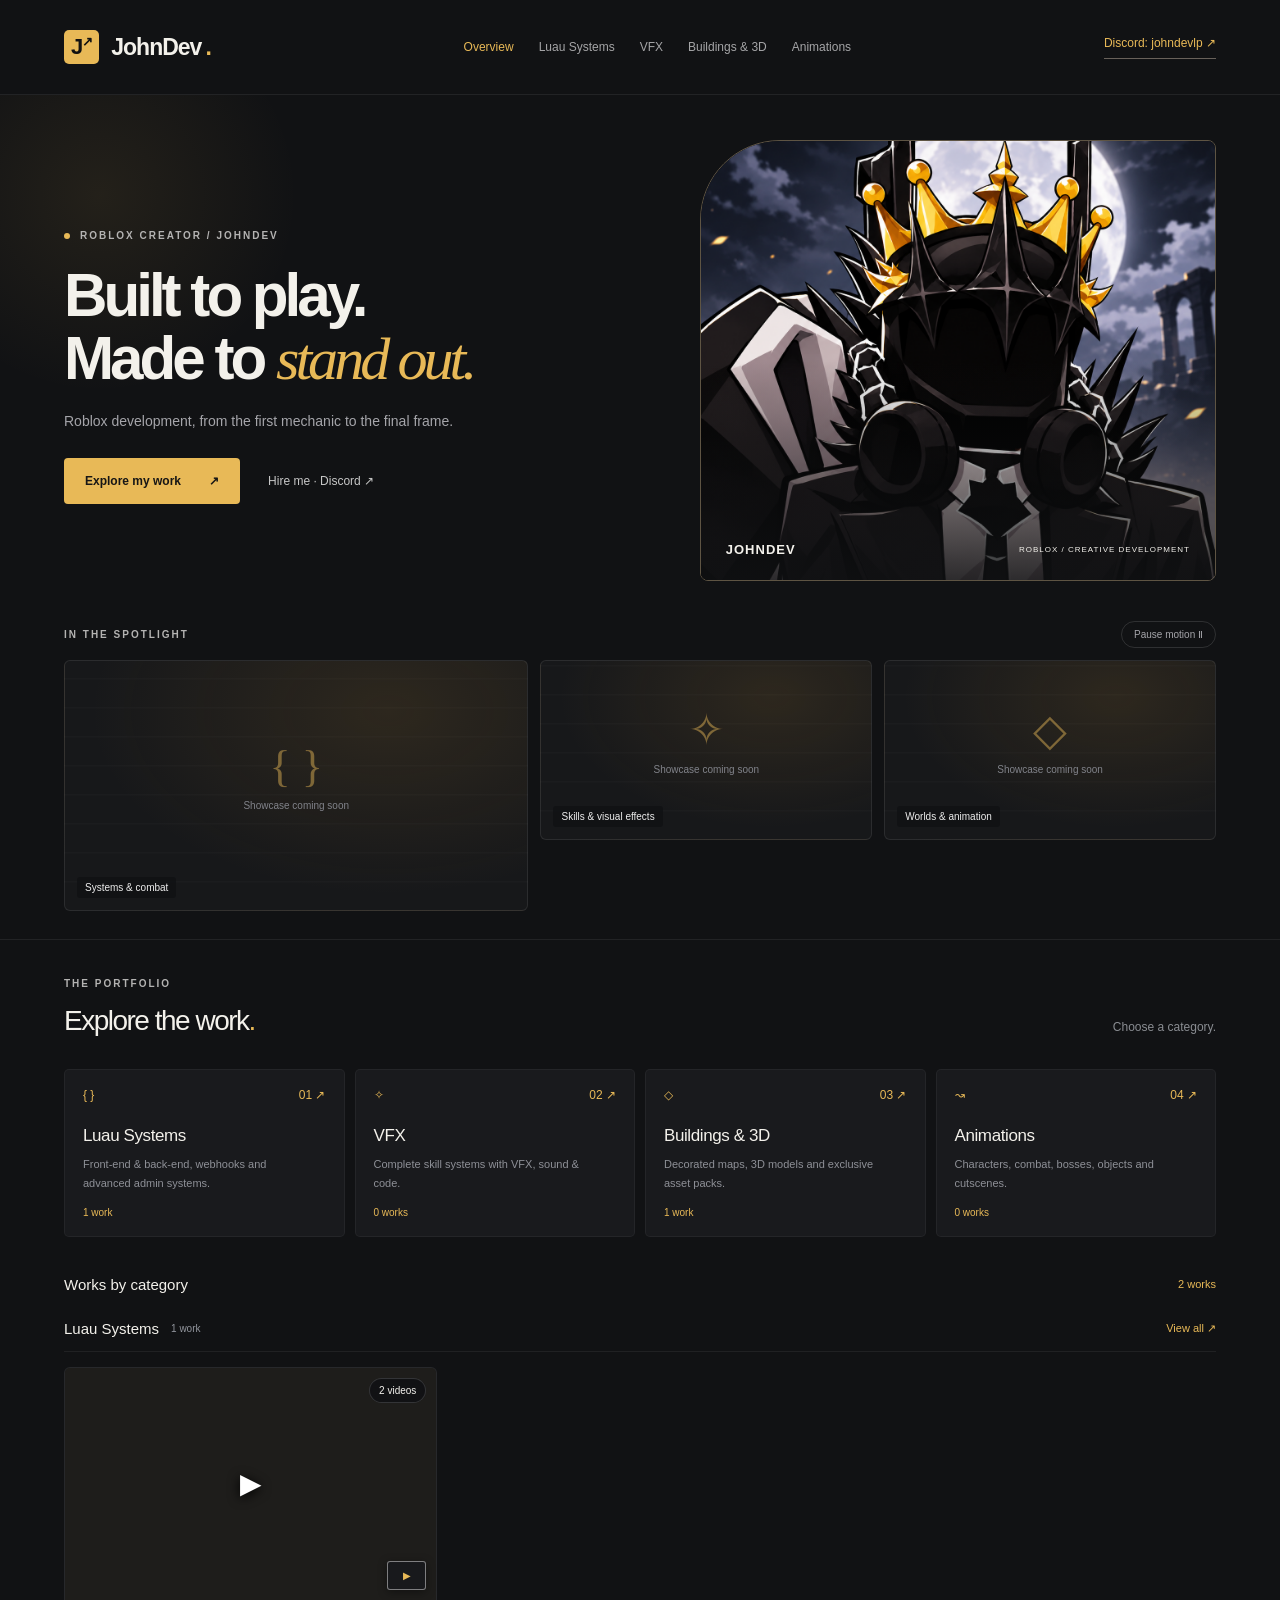
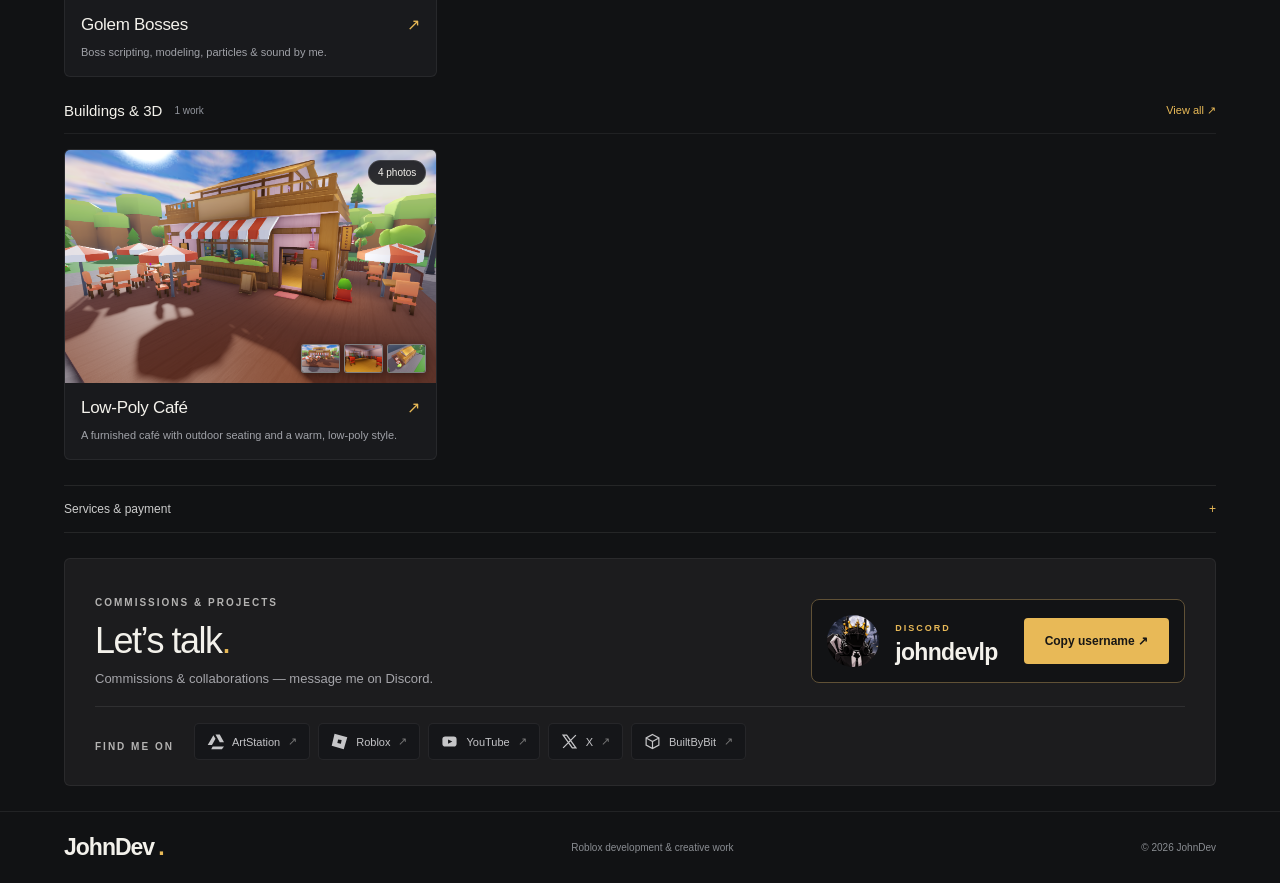
==== commit 8bd05f3b: "Add Golem Bosses scripting work with two grouped videos" ====
--- a/index.html
+++ b/index.html
@@ -1 +1 @@
-<!doctype html><html lang="en"><head><meta charset="utf-8"><meta name="viewport" content="width=device-width,initial-scale=1"><meta name="theme-color" content="#111214"><meta name="description" content="JohnDev — Roblox development portfolio. Explore Luau systems, visual effects, buildings, 3D and animations."><title>JohnDev — Roblox Creator</title><link rel="icon" href="assets/favicon.svg"><link rel="stylesheet" href="assets/style.css?v=cafe-gallery-1"><script defer src="assets/app.js?v=cafe-gallery-1"></script></head><body><a class="skip" href="#main">Skip to content</a><header><a class="brand" href="./"><span class="mark">J<span>↗</span></span>JohnDev<span class="brand-dot">.</span></a><nav aria-label="Main navigation"><a href="./" data-nav="home">Overview</a><a href="systems/" data-nav="systems">Luau Systems</a><a href="vfx/" data-nav="vfx">VFX</a><a href="buildings/" data-nav="buildings">Buildings & 3D</a><a href="animations/" data-nav="animations">Animations</a></nav><a class="contact-link" href="#contact">Discord: <span data-discord>johndevlp</span> ↗</a></header><main id="main"><section class="hero" id="hero"><div class="hero-copy"><p class="eyebrow"><span></span> ROBLOX CREATOR / JOHNDEV</p><h1>Built to play.<br>Made to <em>stand out.</em></h1><p class="intro">Roblox development, from the first mechanic to the final frame.</p><div class="hero-actions"><a class="button gold" href="#work">Explore my work <span>↗</span></a><a class="text-link" href="#contact">Hire me · Discord ↗</a></div></div><div class="portrait"><img src="assets/profile.png" alt="JohnDev's Roblox avatar wearing a gold crown and black armor" fetchpriority="high"><div class="portrait-label"><span>JOHNDEV</span><span>ROBLOX / CREATIVE DEVELOPMENT</span></div></div></section><section class="showcase-section" id="showcase-section"><div class="showcase-heading"><span class="eyebrow">IN THE SPOTLIGHT</span><button id="motion-toggle" type="button" aria-pressed="false">Pause motion Ⅱ</button></div><div id="showcase" class="showcase"></div></section><section id="work" class="work"><div class="section-heading"><div><p class="eyebrow" id="section-kicker">THE PORTFOLIO</p><h2 id="section-title">Explore the work<span>.</span></h2></div><p id="section-description">Choose a category.</p></div><div class="categories" id="categories"></div><div class="projects-heading"><h3 id="projects-title">Works by category</h3><span id="project-count"></span></div><div class="work-catalog" id="projects" aria-live="polite"></div><p id="load-error" role="alert" hidden>Couldn't load the portfolio. Please refresh the page to try again.</p></section><details class="service-details"><summary>Services & payment <span>+</span></summary><div><p id="service-list">Complete boss systems · Combat & skills · Auras & particles · Fully decorated, stylized maps · Exclusive asset packs · Project commissions</p><p id="payment-list">PayPal · Robux · Revenue share, depending on the project</p></div></details><section id="contact" class="contact"><div class="contact-main"><div><p class="eyebrow">COMMISSIONS & PROJECTS</p><h2>Let’s talk<span>.</span></h2><p class="contact-description">Commissions & collaborations — message me on Discord.</p></div><div class="discord-card"><img src="assets/profile.png" alt="JohnDev’s Discord avatar" loading="lazy"><div><span class="eyebrow">DISCORD</span><strong data-discord>johndevlp</strong></div><button class="button gold" data-copy-discord type="button">Copy username ↗</button></div></div><p id="copy-status" class="copy-status" role="status"></p><div class="social-row"><span class="eyebrow">FIND ME ON</span><div id="social-links"><a href="https://www.artstation.com/johndevlp" target="_blank" rel="noopener noreferrer">ArtStation ↗</a><a href="https://www.roblox.com/users/1013556295/profile" target="_blank" rel="noopener noreferrer">Roblox ↗</a><a href="https://www.youtube.com/@johndevlp" target="_blank" rel="noopener noreferrer">YouTube ↗</a><a href="https://x.com/Johndevlp" target="_blank" rel="noopener noreferrer">X ↗</a><a href="https://builtbybit.com/members/johndevlp.855853/" target="_blank" rel="noopener noreferrer">BuiltByBit — Asset store ↗</a></div></div></section></main><footer><a class="brand" href="./">JohnDev<span class="brand-dot">.</span></a><p>Roblox development & creative work</p><span>© <span id="year"></span> JohnDev</span></footer><dialog id="project-dialog" aria-labelledby="dialog-title" aria-describedby="dialog-description"><div class="dialog-top"><span id="dialog-category" class="eyebrow"></span><button id="close-dialog" aria-label="Close project" type="button">Close ✕</button></div><h2 id="dialog-title"></h2><p id="dialog-description"></p><div class="project-gallery"><div id="dialog-media" class="gallery-stage"></div><div class="gallery-controls"><button id="gallery-prev" type="button" aria-label="Previous media">←</button><div class="gallery-caption"><span id="gallery-count" aria-live="polite"></span><span id="gallery-caption"></span></div><button id="gallery-next" type="button" aria-label="Next media">→</button></div><div id="gallery-thumbnails" class="gallery-thumbnails" aria-label="Project media"></div></div><a id="dialog-link" class="button gold" target="_blank" rel="noopener noreferrer" hidden>View project ↗</a></dialog></body></html>
+<!doctype html><html lang="en"><head><meta charset="utf-8"><meta name="viewport" content="width=device-width,initial-scale=1"><meta name="theme-color" content="#111214"><meta name="description" content="JohnDev — Roblox development portfolio. Explore Luau systems, visual effects, buildings, 3D and animations."><title>JohnDev — Roblox Creator</title><link rel="icon" href="assets/favicon.svg"><link rel="stylesheet" href="assets/style.css?v=golem-gallery-1"><script defer src="assets/app.js?v=golem-gallery-1"></script></head><body><a class="skip" href="#main">Skip to content</a><header><a class="brand" href="./"><span class="mark">J<span>↗</span></span>JohnDev<span class="brand-dot">.</span></a><nav aria-label="Main navigation"><a href="./" data-nav="home">Overview</a><a href="systems/" data-nav="systems">Luau Systems</a><a href="vfx/" data-nav="vfx">VFX</a><a href="buildings/" data-nav="buildings">Buildings & 3D</a><a href="animations/" data-nav="animations">Animations</a></nav><a class="contact-link" href="#contact">Discord: <span data-discord>johndevlp</span> ↗</a></header><main id="main"><section class="hero" id="hero"><div class="hero-copy"><p class="eyebrow"><span></span> ROBLOX CREATOR / JOHNDEV</p><h1>Built to play.<br>Made to <em>stand out.</em></h1><p class="intro">Roblox development, from the first mechanic to the final frame.</p><div class="hero-actions"><a class="button gold" href="#work">Explore my work <span>↗</span></a><a class="text-link" href="#contact">Hire me · Discord ↗</a></div></div><div class="portrait"><img src="assets/profile.png" alt="JohnDev's Roblox avatar wearing a gold crown and black armor" fetchpriority="high"><div class="portrait-label"><span>JOHNDEV</span><span>ROBLOX / CREATIVE DEVELOPMENT</span></div></div></section><section class="showcase-section" id="showcase-section"><div class="showcase-heading"><span class="eyebrow">IN THE SPOTLIGHT</span><button id="motion-toggle" type="button" aria-pressed="false">Pause motion Ⅱ</button></div><div id="showcase" class="showcase"></div></section><section id="work" class="work"><div class="section-heading"><div><p class="eyebrow" id="section-kicker">THE PORTFOLIO</p><h2 id="section-title">Explore the work<span>.</span></h2></div><p id="section-description">Choose a category.</p></div><div class="categories" id="categories"></div><div class="projects-heading"><h3 id="projects-title">Works by category</h3><span id="project-count"></span></div><div class="work-catalog" id="projects" aria-live="polite"></div><p id="load-error" role="alert" hidden>Couldn't load the portfolio. Please refresh the page to try again.</p></section><details class="service-details"><summary>Services & payment <span>+</span></summary><div><p id="service-list">Complete boss systems · Combat & skills · Auras & particles · Fully decorated, stylized maps · Exclusive asset packs · Project commissions</p><p id="payment-list">PayPal · Robux · Revenue share, depending on the project</p></div></details><section id="contact" class="contact"><div class="contact-main"><div><p class="eyebrow">COMMISSIONS & PROJECTS</p><h2>Let’s talk<span>.</span></h2><p class="contact-description">Commissions & collaborations — message me on Discord.</p></div><div class="discord-card"><img src="assets/profile.png" alt="JohnDev’s Discord avatar" loading="lazy"><div><span class="eyebrow">DISCORD</span><strong data-discord>johndevlp</strong></div><button class="button gold" data-copy-discord type="button">Copy username ↗</button></div></div><p id="copy-status" class="copy-status" role="status"></p><div class="social-row"><span class="eyebrow">FIND ME ON</span><div id="social-links"><a href="https://www.artstation.com/johndevlp" target="_blank" rel="noopener noreferrer">ArtStation ↗</a><a href="https://www.roblox.com/users/1013556295/profile" target="_blank" rel="noopener noreferrer">Roblox ↗</a><a href="https://www.youtube.com/@johndevlp" target="_blank" rel="noopener noreferrer">YouTube ↗</a><a href="https://x.com/Johndevlp" target="_blank" rel="noopener noreferrer">X ↗</a><a href="https://builtbybit.com/members/johndevlp.855853/" target="_blank" rel="noopener noreferrer">BuiltByBit — Asset store ↗</a></div></div></section></main><footer><a class="brand" href="./">JohnDev<span class="brand-dot">.</span></a><p>Roblox development & creative work</p><span>© <span id="year"></span> JohnDev</span></footer><dialog id="project-dialog" aria-labelledby="dialog-title" aria-describedby="dialog-description"><div class="dialog-top"><span id="dialog-category" class="eyebrow"></span><button id="close-dialog" aria-label="Close project" type="button">Close ✕</button></div><h2 id="dialog-title"></h2><p id="dialog-description"></p><div class="project-gallery"><div id="dialog-media" class="gallery-stage"></div><div class="gallery-controls"><button id="gallery-prev" type="button" aria-label="Previous media">←</button><div class="gallery-caption"><span id="gallery-count" aria-live="polite"></span><span id="gallery-caption"></span></div><button id="gallery-next" type="button" aria-label="Next media">→</button></div><div id="gallery-thumbnails" class="gallery-thumbnails" aria-label="Project media"></div></div><a id="dialog-link" class="button gold" target="_blank" rel="noopener noreferrer" hidden>View project ↗</a></dialog></body></html>
--- a/assets/style.css
+++ b/assets/style.css
@@ -7,3 +7,5 @@
 [hidden]{display:none!important}.work-catalog{display:block}.work-grid{list-style:none;padding:0;margin:0;display:grid;grid-template-columns:repeat(3,minmax(0,1fr));gap:16px}.work-grid>li{min-width:0}.work-card{width:100%;height:100%;display:flex;flex-direction:column;transition:border-color .2s,transform .2s}.work-card:hover{border-color:#e8b95777;transform:translateY(-3px)}.project-cover{position:relative;aspect-ratio:16/10;width:100%;overflow:hidden;background:#23221f}.project .project-cover>img{width:100%;height:100%;aspect-ratio:auto;object-fit:cover;transition:transform .3s}.work-card:hover .project-cover>img{transform:scale(1.025)}.project-cover>.placeholder{width:100%;height:100%;aspect-ratio:auto}.media-badge{position:absolute;top:10px;right:10px;padding:6px 9px;color:#f5f3ee;font-size:10px;font-weight:500;background:#101114dc;border:1px solid #ffffff25;border-radius:20px;backdrop-filter:blur(8px)}.card-previews{position:absolute;bottom:10px;right:10px;display:flex;gap:4px}.project .card-previews img,.card-previews>span{width:39px;height:29px;aspect-ratio:auto;border:1px solid #ffffff70;border-radius:3px;object-fit:cover;box-shadow:0 2px 10px #0006;background:#18191c}.card-previews>span{display:grid;place-items:center;font-size:10px;color:#e8b957}.work-card .project-copy{padding:15px 16px;width:100%}.work-card-title{display:flex;justify-content:space-between;align-items:center;gap:10px}.work-card-title h3{margin:0;font-size:17px;font-weight:500;letter-spacing:-.3px}.work-card-title>span{color:#e8b957;font-size:16px}.work-card .project-copy p{font-size:11px;color:#a0a2a8;line-height:1.7;margin:8px 0 0;display:-webkit-box;-webkit-line-clamp:2;-webkit-box-orient:vertical;overflow:hidden}.category-count{font-size:10px;color:#e8b957;margin-top:14px}.category-page .category-count{margin:0;padding-left:9px;border-left:1px solid #ffffff25;white-space:nowrap}.work-group+.work-group{margin-top:25px}.work-group-heading{display:flex;align-items:center;gap:12px;margin:0 0 14px}.work-group-heading h3{font-size:15px;font-weight:500;margin:0}.work-group-heading>span{font-size:10px;color:#92959d}.work-group-heading>a{font-size:11px;color:#e8b957;margin-left:auto}.work-group .work-grid{border-top:1px solid #ffffff10;padding-top:15px}.work-group .work-grid[aria-label]{outline:0}.projects-heading #project-count{text-transform:none;font-variant-numeric:tabular-nums;color:#e8b957}.category-page .work{padding-bottom:35px}#project-dialog{width:min(1000px,94vw);padding:24px;max-height:94vh}#project-dialog .dialog-top{position:sticky;top:-24px;padding:5px 0 12px;background:#191a1d;z-index:2;border-bottom:1px solid #ffffff10}#project-dialog h2{font-size:28px;margin:16px 0 8px}#dialog-description{font-size:12px;line-height:1.7;margin:0 0 16px;max-width:760px}#dialog-media.gallery-stage{display:flex;align-items:center;justify-content:center;gap:0;margin:0;width:100%;aspect-ratio:16/9;min-height:0;background:#101113;border:1px solid #ffffff12;border-radius:6px;overflow:hidden}#dialog-media.gallery-stage>img,#dialog-media.gallery-stage>video,#dialog-media.gallery-stage>iframe{width:100%;height:100%;max-height:60vh;object-fit:contain;border:0;border-radius:0;display:block}#dialog-media.gallery-stage>p{font-size:13px;color:#999}.gallery-controls{display:flex;align-items:center;justify-content:space-between;gap:15px;padding:12px 0}.gallery-controls>button{width:36px;height:32px;border:1px solid #ffffff20;background:#25262b;color:#e8b957;border-radius:4px;font-size:17px}.gallery-controls>button:disabled{color:#65666b;cursor:default;opacity:.5}.gallery-caption{display:flex;align-items:center;justify-content:center;gap:14px;font-size:11px;color:#aaa;min-width:0}.gallery-caption>#gallery-count{font-variant-numeric:tabular-nums;color:#e8b957;white-space:nowrap}.gallery-caption>#gallery-caption{overflow:hidden;text-overflow:ellipsis;white-space:nowrap}.gallery-thumbnails{display:flex;gap:9px;overflow-x:auto;padding:3px 2px 7px}.gallery-thumbnail{padding:0;position:relative;flex:0 0 88px;height:54px;border:2px solid transparent;border-radius:5px;overflow:hidden;background:#101113;opacity:.65;transition:opacity .2s,border-color .2s}.gallery-thumbnail img{width:100%;height:100%;object-fit:cover;display:block}.gallery-thumbnail:hover,.gallery-thumbnail.active{opacity:1}.gallery-thumbnail.active{border-color:#e8b957}.thumbnail-play{position:absolute;inset:0;display:grid;place-items:center;background:#0005;color:white}.project-gallery+#dialog-link{margin-top:16px}@media(max-width:1000px){.work-grid{grid-template-columns:repeat(2,minmax(0,1fr))}}@media(max-width:620px){.work-grid{grid-template-columns:1fr;gap:12px}.project-cover{aspect-ratio:16/9}.category-count{margin-top:9px}.category-page .category-count{margin-top:0}#project-dialog{padding:17px}#project-dialog .dialog-top{top:-17px}#project-dialog h2{font-size:24px}#dialog-description{font-size:11px}.gallery-thumbnail{flex-basis:69px;height:44px}.gallery-caption{gap:9px;font-size:10px}.gallery-controls{gap:8px}.work-card .project-copy{padding:13px 15px}.work-card-title h3{font-size:16px}}@media(prefers-reduced-motion:reduce){.work-card,.project-cover>img,.gallery-thumbnail{transition:none!important}}
 /* Keep the gallery and thumbnails together on short screens. */
 #dialog-media.gallery-stage{height:clamp(140px,calc(92dvh - 290px),540px);aspect-ratio:auto}
+
+.project-cover>video{width:100%;height:100%;object-fit:cover;display:block;pointer-events:none}.card-video-play{position:absolute;inset:0;display:grid;place-items:center;color:#fff;font-size:28px;background:#0002;text-shadow:0 2px 12px #000;pointer-events:none}
